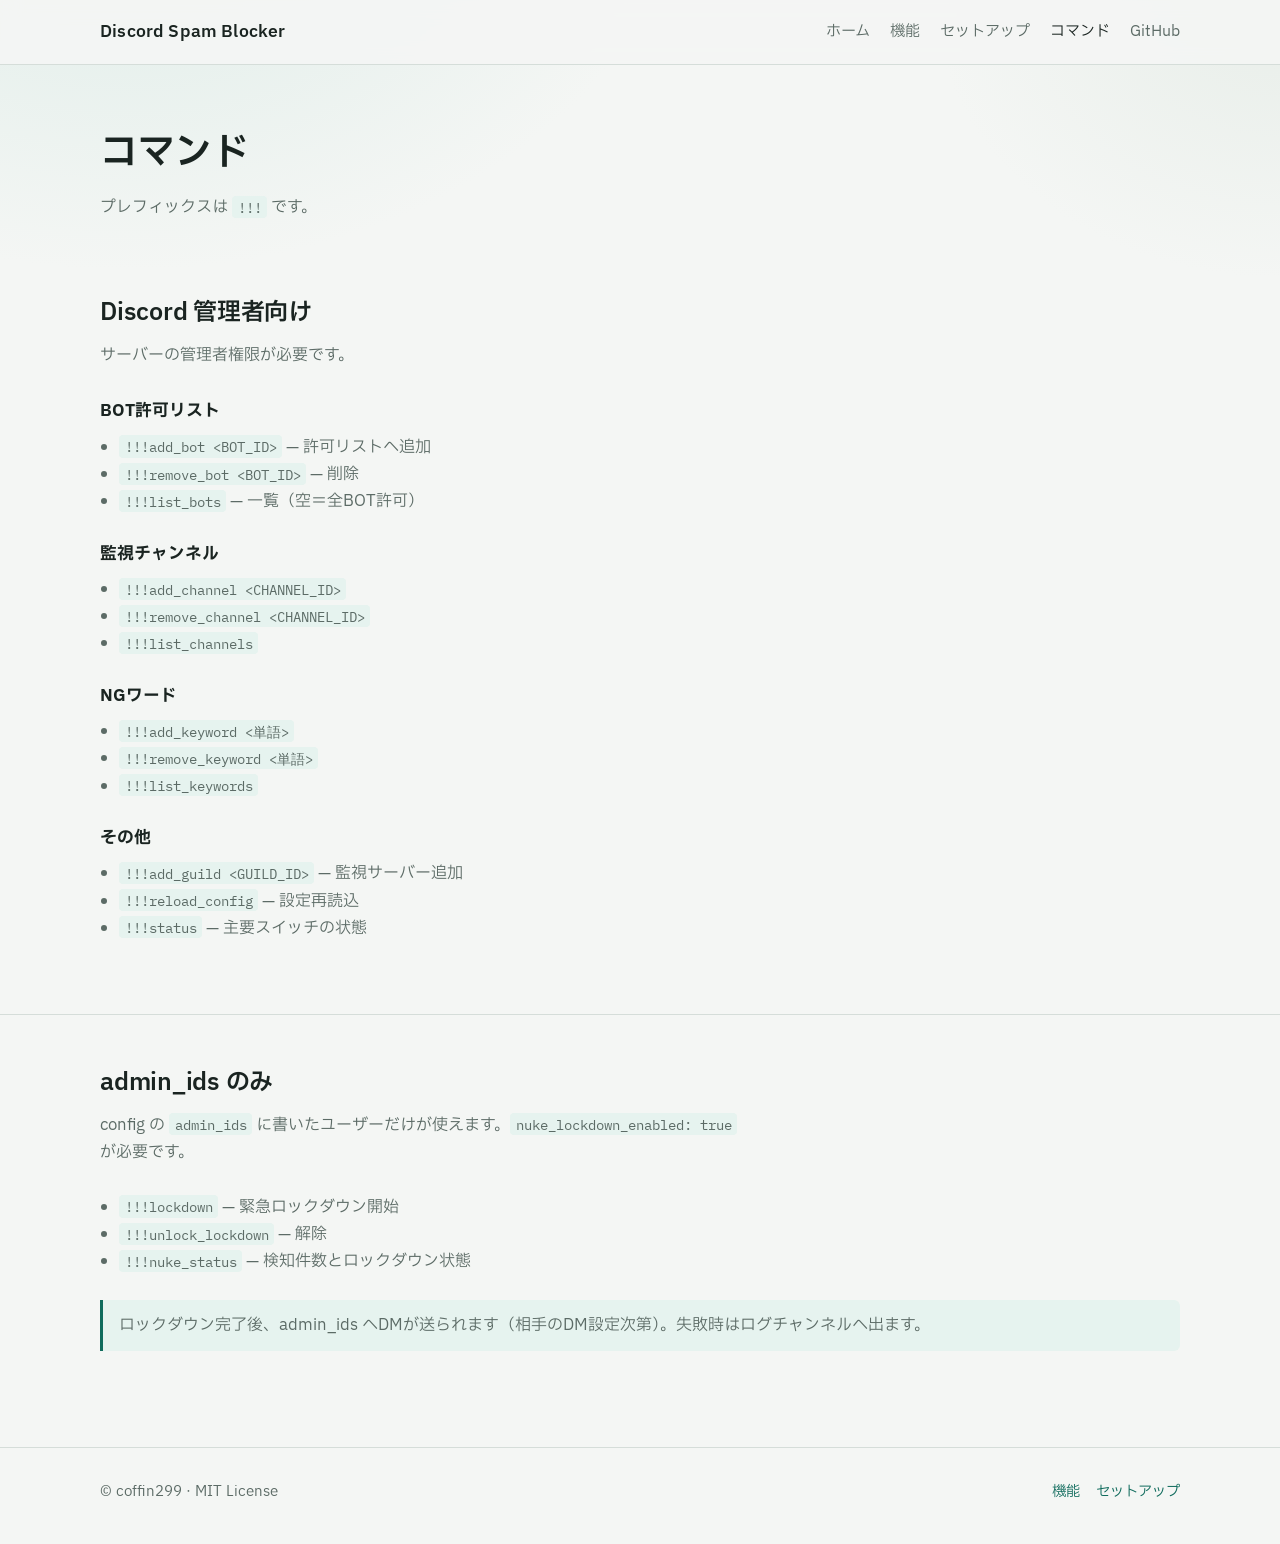
==== docs/commands.html @ 9c63b981 "Update configuration and main bot logic for Discord Spam/Nuke Blocker; added comprehensive spam filt" ====
<!DOCTYPE html>
<html lang="ja">
<head>
    <meta charset="UTF-8">
    <meta name="viewport" content="width=device-width, initial-scale=1.0">
    <title>コマンド — Discord Spam Blocker</title>
    <meta name="description" content="管理コマンドとロックダウン操作の一覧。">
    <link rel="canonical" href="https://coffin299.github.io/discord-bot-spam-blocker/commands.html">
    <link rel="preconnect" href="https://fonts.googleapis.com">
    <link rel="preconnect" href="https://fonts.gstatic.com" crossorigin>
    <link href="https://fonts.googleapis.com/css2?family=IBM+Plex+Sans+JP:wght@400;500;600&family=IBM+Plex+Mono:wght@400;500&display=swap" rel="stylesheet">
    <link rel="stylesheet" href="styles.css">
</head>
<body>
    <header class="site-header">
        <div class="container nav">
            <a class="brand" href="index.html">Discord Spam Blocker</a>
            <ul class="nav-links">
                <li><a href="index.html">ホーム</a></li>
                <li><a href="features.html">機能</a></li>
                <li><a href="setup.html">セットアップ</a></li>
                <li><a class="active" href="commands.html">コマンド</a></li>
                <li><a href="https://github.com/coffin299/discord-bot-spam-blocker" target="_blank" rel="noopener">GitHub</a></li>
            </ul>
        </div>
    </header>

    <main>
        <section class="page-hero">
            <div class="container">
                <h1>コマンド</h1>
                <p>プレフィックスは <code class="inline">!!!</code> です。</p>
            </div>
        </section>

        <section class="section">
            <div class="container">
                <h2>Discord 管理者向け</h2>
                <p class="sub">サーバーの管理者権限が必要です。</p>

                <div class="cmd-block">
                    <h3>BOT許可リスト</h3>
                    <ul>
                        <li><code class="inline">!!!add_bot &lt;BOT_ID&gt;</code> — 許可リストへ追加</li>
                        <li><code class="inline">!!!remove_bot &lt;BOT_ID&gt;</code> — 削除</li>
                        <li><code class="inline">!!!list_bots</code> — 一覧（空＝全BOT許可）</li>
                    </ul>
                </div>

                <div class="cmd-block">
                    <h3>監視チャンネル</h3>
                    <ul>
                        <li><code class="inline">!!!add_channel &lt;CHANNEL_ID&gt;</code></li>
                        <li><code class="inline">!!!remove_channel &lt;CHANNEL_ID&gt;</code></li>
                        <li><code class="inline">!!!list_channels</code></li>
                    </ul>
                </div>

                <div class="cmd-block">
                    <h3>NGワード</h3>
                    <ul>
                        <li><code class="inline">!!!add_keyword &lt;単語&gt;</code></li>
                        <li><code class="inline">!!!remove_keyword &lt;単語&gt;</code></li>
                        <li><code class="inline">!!!list_keywords</code></li>
                    </ul>
                </div>

                <div class="cmd-block">
                    <h3>その他</h3>
                    <ul>
                        <li><code class="inline">!!!add_guild &lt;GUILD_ID&gt;</code> — 監視サーバー追加</li>
                        <li><code class="inline">!!!reload_config</code> — 設定再読込</li>
                        <li><code class="inline">!!!status</code> — 主要スイッチの状態</li>
                    </ul>
                </div>
            </div>
        </section>

        <section class="section">
            <div class="container">
                <h2>admin_ids のみ</h2>
                <p class="sub">config の <code class="inline">admin_ids</code> に書いたユーザーだけが使えます。<code class="inline">nuke_lockdown_enabled: true</code> が必要です。</p>
                <div class="cmd-block">
                    <ul>
                        <li><code class="inline">!!!lockdown</code> — 緊急ロックダウン開始</li>
                        <li><code class="inline">!!!unlock_lockdown</code> — 解除</li>
                        <li><code class="inline">!!!nuke_status</code> — 検知件数とロックダウン状態</li>
                    </ul>
                </div>
                <div class="note">ロックダウン完了後、admin_ids へDMが送られます（相手のDM設定次第）。失敗時はログチャンネルへ出ます。</div>
            </div>
        </section>
    </main>

    <footer class="site-footer">
        <div class="container footer-row">
            <p>© coffin299 · MIT License</p>
            <ul class="footer-links">
                <li><a href="features.html">機能</a></li>
                <li><a href="setup.html">セットアップ</a></li>
            </ul>
        </div>
    </footer>
    <script src="script.js"></script>
</body>
</html>
---- docs/styles.css ----
:root {
    --bg: #f4f6f4;
    --bg-elevated: #ffffff;
    --ink: #1a2421;
    --muted: #5c6b66;
    --line: #d5ddd9;
    --accent: #0f6b5c;
    --accent-soft: #e6f3ef;
    --danger: #b42318;
    --radius: 6px;
    --max: 1080px;
    --font: "IBM Plex Sans JP", "Segoe UI", sans-serif;
    --mono: "IBM Plex Mono", "Consolas", monospace;
}

*,
*::before,
*::after {
    box-sizing: border-box;
    margin: 0;
    padding: 0;
}

html {
    scroll-behavior: smooth;
}

body {
    font-family: var(--font);
    color: var(--ink);
    background:
        radial-gradient(ellipse 80% 50% at 10% -10%, #dcece7 0%, transparent 55%),
        radial-gradient(ellipse 60% 40% at 100% 0%, #e8eee9 0%, transparent 45%),
        var(--bg);
    line-height: 1.7;
    min-height: 100vh;
}

a {
    color: var(--accent);
    text-decoration: none;
}

a:hover {
    text-decoration: underline;
}

img {
    max-width: 100%;
}

.container {
    width: min(100% - 2rem, var(--max));
    margin-inline: auto;
}

.site-header {
    position: sticky;
    top: 0;
    z-index: 20;
    backdrop-filter: blur(10px);
    background: rgba(244, 246, 244, 0.9);
    border-bottom: 1px solid var(--line);
}

.nav {
    display: flex;
    align-items: center;
    justify-content: space-between;
    gap: 1rem;
    min-height: 4rem;
}

.brand {
    font-weight: 600;
    font-size: 1.05rem;
    color: var(--ink);
    letter-spacing: 0.01em;
}

.brand:hover {
    text-decoration: none;
    color: var(--accent);
}

.nav-links {
    display: flex;
    flex-wrap: wrap;
    gap: 1rem 1.25rem;
    list-style: none;
}

.nav-links a {
    color: var(--muted);
    font-size: 0.95rem;
}

.nav-links a:hover,
.nav-links a.active {
    color: var(--ink);
    text-decoration: none;
}

.hero {
    padding: 5.5rem 0 3.5rem;
}

.hero-inner {
    display: grid;
    gap: 2rem;
}

.hero h1 {
    font-size: clamp(2rem, 4vw, 3rem);
    font-weight: 600;
    letter-spacing: -0.02em;
    line-height: 1.25;
    max-width: 14ch;
}

.hero .lead {
    color: var(--muted);
    font-size: 1.05rem;
    max-width: 40rem;
    margin-top: 1rem;
}

.cta-row {
    display: flex;
    flex-wrap: wrap;
    gap: 0.75rem;
    margin-top: 1.75rem;
}

.btn {
    display: inline-flex;
    align-items: center;
    justify-content: center;
    padding: 0.7rem 1.15rem;
    border-radius: var(--radius);
    border: 1px solid transparent;
    font-family: inherit;
    font-size: 0.95rem;
    font-weight: 500;
    cursor: pointer;
    text-decoration: none;
}

.btn:hover {
    text-decoration: none;
}

.btn-primary {
    background: var(--accent);
    color: #fff;
}

.btn-primary:hover {
    background: #0c574b;
    color: #fff;
}

.btn-ghost {
    background: transparent;
    border-color: var(--line);
    color: var(--ink);
}

.btn-ghost:hover {
    border-color: var(--accent);
    color: var(--accent);
}

.panel {
    background: var(--bg-elevated);
    border: 1px solid var(--line);
    border-radius: var(--radius);
    padding: 1.25rem 1.4rem;
}

.section {
    padding: 3rem 0;
}

.section + .section {
    border-top: 1px solid var(--line);
}

.section h2 {
    font-size: 1.5rem;
    font-weight: 600;
    letter-spacing: -0.01em;
    margin-bottom: 0.5rem;
}

.section .sub {
    color: var(--muted);
    margin-bottom: 1.75rem;
    max-width: 40rem;
}

.feature-list {
    display: grid;
    gap: 1rem;
    list-style: none;
}

@media (min-width: 720px) {
    .feature-list {
        grid-template-columns: 1fr 1fr;
    }
}

.feature-list li {
    background: var(--bg-elevated);
    border: 1px solid var(--line);
    border-radius: var(--radius);
    padding: 1.1rem 1.2rem;
}

.feature-list h3 {
    font-size: 1.05rem;
    font-weight: 600;
    margin-bottom: 0.35rem;
}

.feature-list p {
    color: var(--muted);
    font-size: 0.95rem;
}

.steps {
    display: grid;
    gap: 1rem;
    counter-reset: step;
    list-style: none;
}

.steps li {
    position: relative;
    padding: 1rem 1rem 1rem 3.2rem;
    background: var(--accent-soft);
    border-radius: var(--radius);
}

.steps li::before {
    counter-increment: step;
    content: counter(step);
    position: absolute;
    left: 1rem;
    top: 1rem;
    width: 1.6rem;
    height: 1.6rem;
    border-radius: 999px;
    background: var(--accent);
    color: #fff;
    font-size: 0.85rem;
    display: grid;
    place-items: center;
    font-weight: 600;
}

pre,
code {
    font-family: var(--mono);
}

pre {
    background: #1f2a27;
    color: #e8f0ed;
    padding: 1rem 1.1rem;
    border-radius: var(--radius);
    overflow-x: auto;
    font-size: 0.9rem;
    margin: 0.75rem 0 1.25rem;
}

code.inline {
    background: var(--accent-soft);
    padding: 0.1rem 0.35rem;
    border-radius: 4px;
    font-size: 0.9em;
}

.cmd-block {
    margin-bottom: 1.5rem;
}

.cmd-block h3 {
    font-size: 1.05rem;
    margin-bottom: 0.5rem;
}

.cmd-block ul {
    margin-left: 1.2rem;
    color: var(--muted);
}

.page-hero {
    padding: 3.5rem 0 1.5rem;
}

.page-hero h1 {
    font-size: clamp(1.75rem, 3vw, 2.4rem);
    font-weight: 600;
}

.page-hero p {
    color: var(--muted);
    margin-top: 0.5rem;
    max-width: 40rem;
}

.site-footer {
    border-top: 1px solid var(--line);
    padding: 2rem 0 2.5rem;
    margin-top: 2rem;
    color: var(--muted);
    font-size: 0.9rem;
}

.footer-row {
    display: flex;
    flex-wrap: wrap;
    gap: 1rem;
    justify-content: space-between;
}

.footer-links {
    display: flex;
    flex-wrap: wrap;
    gap: 1rem;
    list-style: none;
}

.note {
    border-left: 3px solid var(--accent);
    padding: 0.75rem 1rem;
    background: var(--accent-soft);
    border-radius: 0 var(--radius) var(--radius) 0;
    margin: 1rem 0;
    color: var(--muted);
}

@media (max-width: 640px) {
    .nav-links {
        gap: 0.75rem;
        font-size: 0.9rem;
    }

    .hero {
        padding-top: 3.5rem;
    }
}
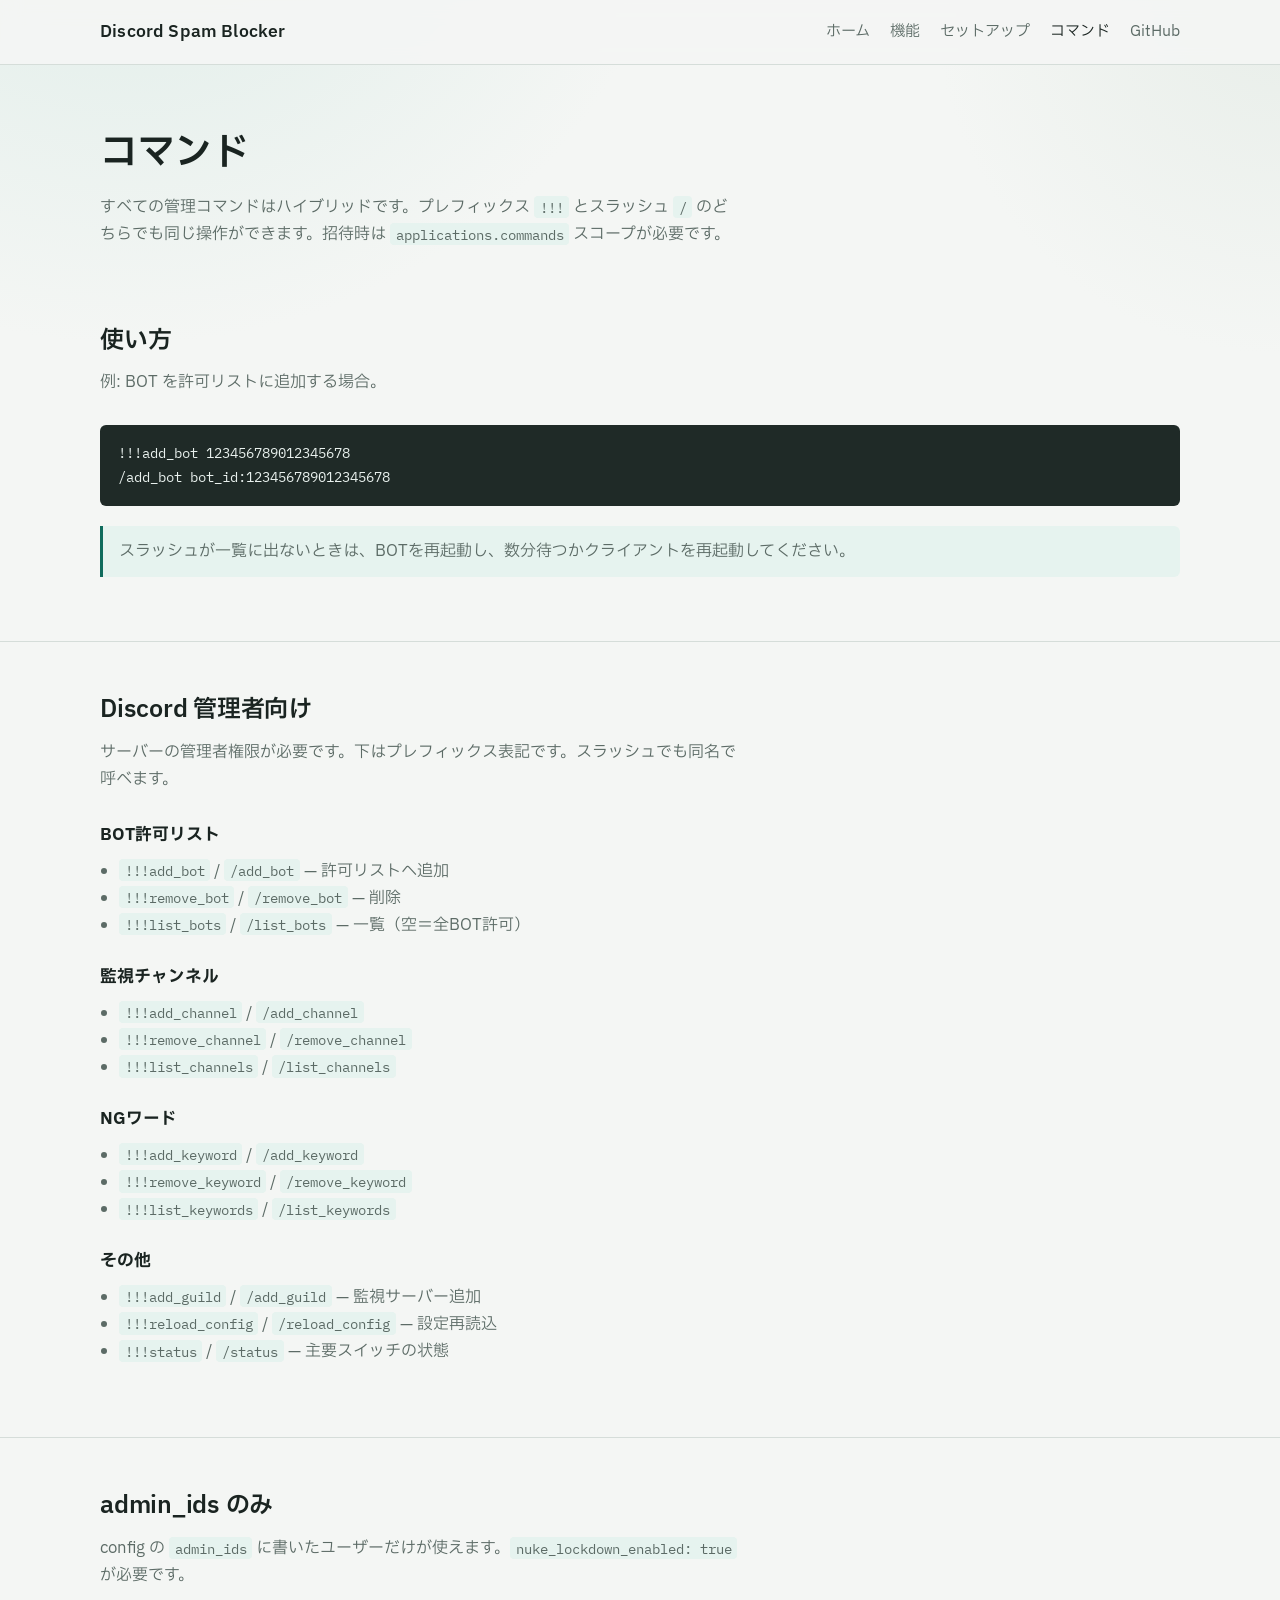
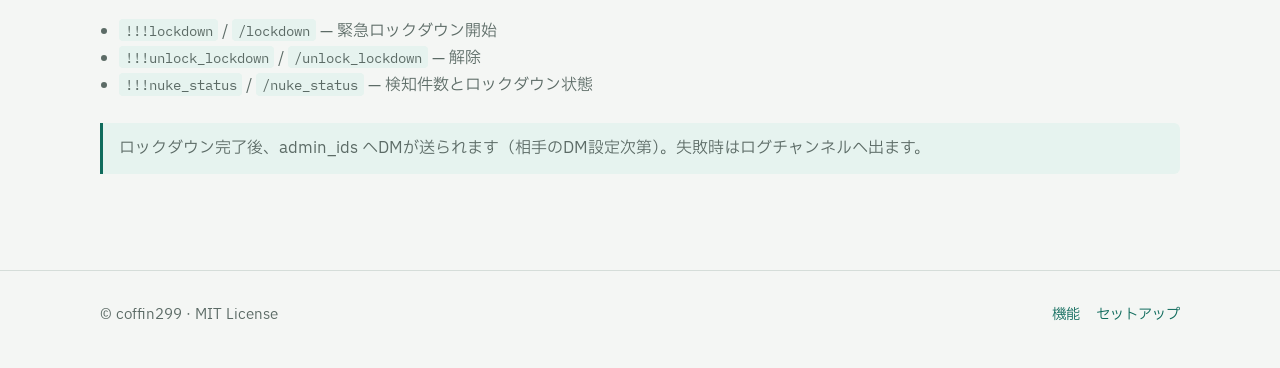
==== commit f900516c: "Enhance logging and error handling in bot commands; introduce mod log channel configuration and impr" ====
--- a/docs/commands.html
+++ b/docs/commands.html
@@ -4,7 +4,7 @@
     <meta charset="UTF-8">
     <meta name="viewport" content="width=device-width, initial-scale=1.0">
     <title>コマンド — Discord Spam Blocker</title>
-    <meta name="description" content="管理コマンドとロックダウン操作の一覧。">
+    <meta name="description" content="プレフィックスとスラッシュ両対応の管理コマンド一覧。">
     <link rel="canonical" href="https://coffin299.github.io/discord-bot-spam-blocker/commands.html">
     <link rel="preconnect" href="https://fonts.googleapis.com">
     <link rel="preconnect" href="https://fonts.gstatic.com" crossorigin>
@@ -29,48 +29,58 @@
         <section class="page-hero">
             <div class="container">
                 <h1>コマンド</h1>
-                <p>プレフィックスは <code class="inline">!!!</code> です。</p>
+                <p>すべての管理コマンドはハイブリッドです。プレフィックス <code class="inline">!!!</code> とスラッシュ <code class="inline">/</code> のどちらでも同じ操作ができます。招待時は <code class="inline">applications.commands</code> スコープが必要です。</p>
+            </div>
+        </section>
+
+        <section class="section">
+            <div class="container">
+                <h2>使い方</h2>
+                <p class="sub">例: BOT を許可リストに追加する場合。</p>
+                <pre>!!!add_bot 123456789012345678
+/add_bot bot_id:123456789012345678</pre>
+                <div class="note">スラッシュが一覧に出ないときは、BOTを再起動し、数分待つかクライアントを再起動してください。</div>
             </div>
         </section>
 
         <section class="section">
             <div class="container">
                 <h2>Discord 管理者向け</h2>
-                <p class="sub">サーバーの管理者権限が必要です。</p>
+                <p class="sub">サーバーの管理者権限が必要です。下はプレフィックス表記です。スラッシュでも同名で呼べます。</p>
 
                 <div class="cmd-block">
                     <h3>BOT許可リスト</h3>
                     <ul>
-                        <li><code class="inline">!!!add_bot &lt;BOT_ID&gt;</code> — 許可リストへ追加</li>
-                        <li><code class="inline">!!!remove_bot &lt;BOT_ID&gt;</code> — 削除</li>
-                        <li><code class="inline">!!!list_bots</code> — 一覧（空＝全BOT許可）</li>
+                        <li><code class="inline">!!!add_bot</code> / <code class="inline">/add_bot</code> — 許可リストへ追加</li>
+                        <li><code class="inline">!!!remove_bot</code> / <code class="inline">/remove_bot</code> — 削除</li>
+                        <li><code class="inline">!!!list_bots</code> / <code class="inline">/list_bots</code> — 一覧（空＝全BOT許可）</li>
                     </ul>
                 </div>
 
                 <div class="cmd-block">
                     <h3>監視チャンネル</h3>
                     <ul>
-                        <li><code class="inline">!!!add_channel &lt;CHANNEL_ID&gt;</code></li>
-                        <li><code class="inline">!!!remove_channel &lt;CHANNEL_ID&gt;</code></li>
-                        <li><code class="inline">!!!list_channels</code></li>
+                        <li><code class="inline">!!!add_channel</code> / <code class="inline">/add_channel</code></li>
+                        <li><code class="inline">!!!remove_channel</code> / <code class="inline">/remove_channel</code></li>
+                        <li><code class="inline">!!!list_channels</code> / <code class="inline">/list_channels</code></li>
                     </ul>
                 </div>
 
                 <div class="cmd-block">
                     <h3>NGワード</h3>
                     <ul>
-                        <li><code class="inline">!!!add_keyword &lt;単語&gt;</code></li>
-                        <li><code class="inline">!!!remove_keyword &lt;単語&gt;</code></li>
-                        <li><code class="inline">!!!list_keywords</code></li>
+                        <li><code class="inline">!!!add_keyword</code> / <code class="inline">/add_keyword</code></li>
+                        <li><code class="inline">!!!remove_keyword</code> / <code class="inline">/remove_keyword</code></li>
+                        <li><code class="inline">!!!list_keywords</code> / <code class="inline">/list_keywords</code></li>
                     </ul>
                 </div>
 
                 <div class="cmd-block">
                     <h3>その他</h3>
                     <ul>
-                        <li><code class="inline">!!!add_guild &lt;GUILD_ID&gt;</code> — 監視サーバー追加</li>
-                        <li><code class="inline">!!!reload_config</code> — 設定再読込</li>
-                        <li><code class="inline">!!!status</code> — 主要スイッチの状態</li>
+                        <li><code class="inline">!!!add_guild</code> / <code class="inline">/add_guild</code> — 監視サーバー追加</li>
+                        <li><code class="inline">!!!reload_config</code> / <code class="inline">/reload_config</code> — 設定再読込</li>
+                        <li><code class="inline">!!!status</code> / <code class="inline">/status</code> — 主要スイッチの状態</li>
                     </ul>
                 </div>
             </div>
@@ -82,9 +92,9 @@
                 <p class="sub">config の <code class="inline">admin_ids</code> に書いたユーザーだけが使えます。<code class="inline">nuke_lockdown_enabled: true</code> が必要です。</p>
                 <div class="cmd-block">
                     <ul>
-                        <li><code class="inline">!!!lockdown</code> — 緊急ロックダウン開始</li>
-                        <li><code class="inline">!!!unlock_lockdown</code> — 解除</li>
-                        <li><code class="inline">!!!nuke_status</code> — 検知件数とロックダウン状態</li>
+                        <li><code class="inline">!!!lockdown</code> / <code class="inline">/lockdown</code> — 緊急ロックダウン開始</li>
+                        <li><code class="inline">!!!unlock_lockdown</code> / <code class="inline">/unlock_lockdown</code> — 解除</li>
+                        <li><code class="inline">!!!nuke_status</code> / <code class="inline">/nuke_status</code> — 検知件数とロックダウン状態</li>
                     </ul>
                 </div>
                 <div class="note">ロックダウン完了後、admin_ids へDMが送られます（相手のDM設定次第）。失敗時はログチャンネルへ出ます。</div>
--- a/docs/styles.css
+++ b/docs/styles.css
@@ -1,16 +1,45 @@
 :root {
+    color-scheme: light dark;
+
     --bg: #f4f6f4;
     --bg-elevated: #ffffff;
     --ink: #1a2421;
     --muted: #5c6b66;
     --line: #d5ddd9;
     --accent: #0f6b5c;
+    --accent-hover: #0c574b;
     --accent-soft: #e6f3ef;
     --danger: #b42318;
+    --header-bg: rgba(244, 246, 244, 0.9);
+    --glow-1: #dcece7;
+    --glow-2: #e8eee9;
+    --code-bg: #1f2a27;
+    --code-ink: #e8f0ed;
+    --on-accent: #ffffff;
     --radius: 6px;
     --max: 1080px;
     --font: "IBM Plex Sans JP", "Segoe UI", sans-serif;
     --mono: "IBM Plex Mono", "Consolas", monospace;
+}
+
+@media (prefers-color-scheme: dark) {
+    :root {
+        --bg: #121816;
+        --bg-elevated: #1a221f;
+        --ink: #e8f0ed;
+        --muted: #9aada6;
+        --line: #2e3a36;
+        --accent: #3cb89e;
+        --accent-hover: #58c9b0;
+        --accent-soft: #1e332d;
+        --danger: #f97066;
+        --header-bg: rgba(18, 24, 22, 0.9);
+        --glow-1: #1a2e28;
+        --glow-2: #18241f;
+        --code-bg: #0d1210;
+        --code-ink: #d7e6e0;
+        --on-accent: #0b1411;
+    }
 }
 
 *,
@@ -29,8 +58,8 @@
     font-family: var(--font);
     color: var(--ink);
     background:
-        radial-gradient(ellipse 80% 50% at 10% -10%, #dcece7 0%, transparent 55%),
-        radial-gradient(ellipse 60% 40% at 100% 0%, #e8eee9 0%, transparent 45%),
+        radial-gradient(ellipse 80% 50% at 10% -10%, var(--glow-1) 0%, transparent 55%),
+        radial-gradient(ellipse 60% 40% at 100% 0%, var(--glow-2) 0%, transparent 45%),
         var(--bg);
     line-height: 1.7;
     min-height: 100vh;
@@ -59,7 +88,7 @@
     top: 0;
     z-index: 20;
     backdrop-filter: blur(10px);
-    background: rgba(244, 246, 244, 0.9);
+    background: var(--header-bg);
     border-bottom: 1px solid var(--line);
 }
 
@@ -152,12 +181,12 @@
 
 .btn-primary {
     background: var(--accent);
-    color: #fff;
+    color: var(--on-accent);
 }
 
 .btn-primary:hover {
-    background: #0c574b;
-    color: #fff;
+    background: var(--accent-hover);
+    color: var(--on-accent);
 }
 
 .btn-ghost {
@@ -253,7 +282,7 @@
     height: 1.6rem;
     border-radius: 999px;
     background: var(--accent);
-    color: #fff;
+    color: var(--on-accent);
     font-size: 0.85rem;
     display: grid;
     place-items: center;
@@ -266,8 +295,8 @@
 }
 
 pre {
-    background: #1f2a27;
-    color: #e8f0ed;
+    background: var(--code-bg);
+    color: var(--code-ink);
     padding: 1rem 1.1rem;
     border-radius: var(--radius);
     overflow-x: auto;
